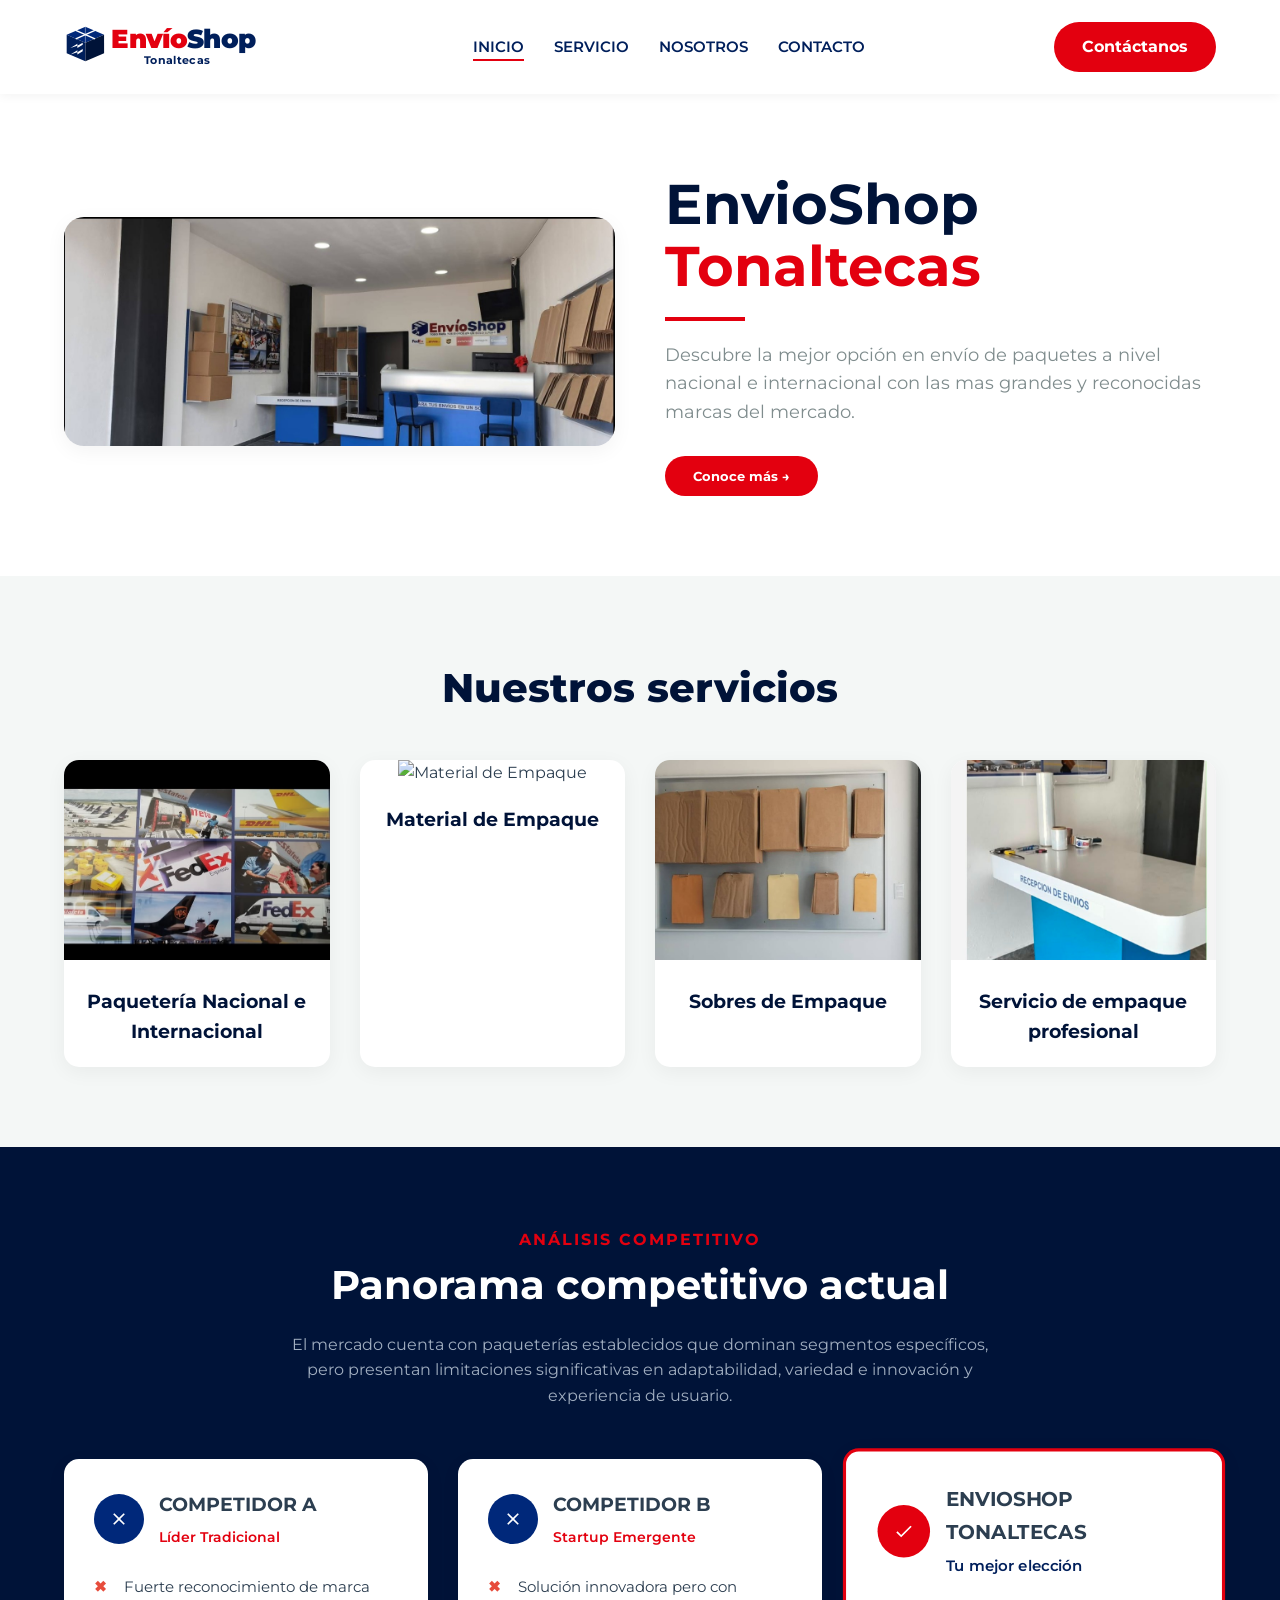
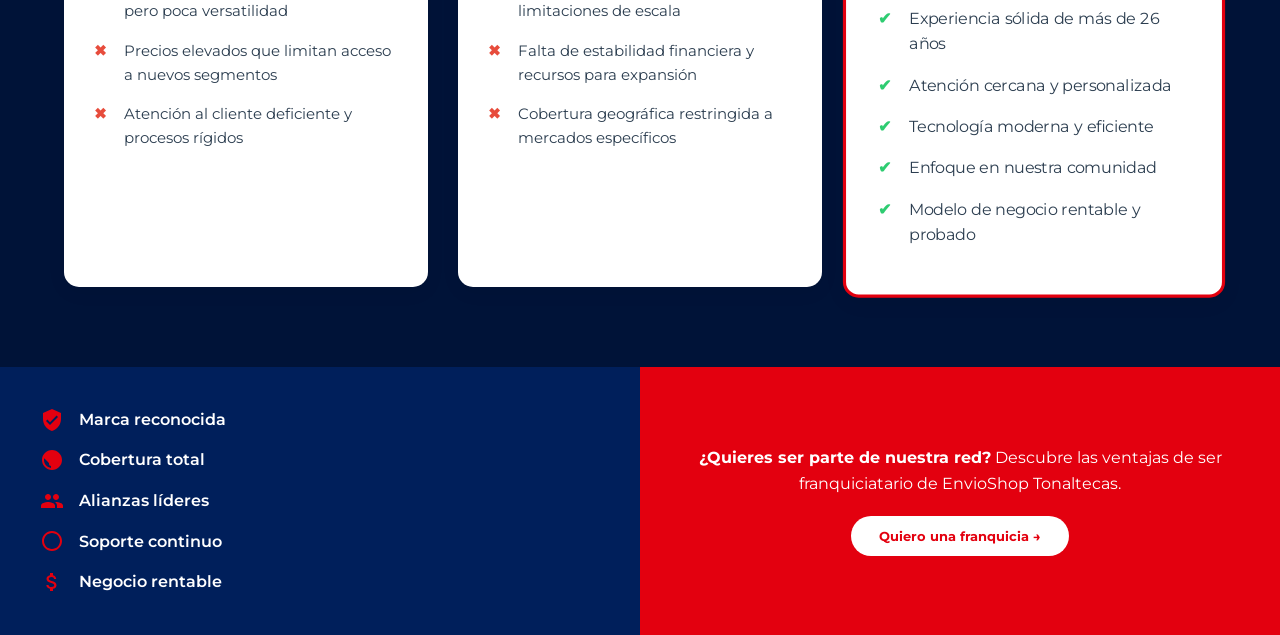
==== index.html @ 75206ab3 "Add files via upload" ====
<!DOCTYPE html>
<html lang="es">
<head>
    <meta charset="UTF-8">
    <meta name="viewport" content="width=device-width, initial-scale=1.0">
    <title>EnvioShop Tonaltecas - Inicio</title>
    <link href="https://fonts.googleapis.com/css2?family=Montserrat:wght@400;500;600;700;800&display=swap" rel="stylesheet">
    <link rel="stylesheet" href="style.css">
</head>
<body>

    <header class="navbar">
        <a href="index.html" class="logo">
            <svg xmlns="http://www.w3.org/2000/svg" viewBox="0 0 350 90" width="220" height="auto">
                <g transform="translate(0, 10) scale(0.85)">
                    <polygon points="40,10 75,25 40,40 5,25" fill="#00287a"/>
                    <polygon points="5,25 40,40 40,75 5,60" fill="#001f5b"/>
                    <polygon points="40,40 75,25 75,60 40,75" fill="#001338"/>
                    <line x1="22" y1="17" x2="58" y2="33" stroke="#ffffff" stroke-width="2.5"/>
                    <line x1="58" y1="17" x2="22" y2="33" stroke="#ffffff" stroke-width="2.5"/>
                    <line x1="40" y1="10" x2="40" y2="40" stroke="#ffffff" stroke-width="1.5" opacity="0.5"/>
                    <path d="M 12,50 L 25,42 L 25,46 L 35,40 L 35,44 L 25,50 L 25,46 Z" fill="#ffffff"/>
                    <path d="M 12,62 L 25,54 L 25,58 L 35,52 L 35,56 L 25,62 L 25,58 Z" fill="#ffffff"/>
                </g>
                <text x="75" y="52" font-family="'Montserrat', sans-serif" font-size="42" font-weight="900" letter-spacing="-1">
                    <tspan fill="#e3000f">Envío</tspan><tspan fill="#001f5b">Shop</tspan>
                </text>
                <text x="180" y="78" font-family="'Montserrat', sans-serif" font-size="18" font-weight="bold" fill="#001f5b" text-anchor="middle" letter-spacing="0.5">
                    Tonaltecas
                </text>
            </svg>
        </a>
        <nav>
            <ul>
                <li><a href="index.html" class="active">Inicio</a></li>
                <li><a href="servicios.html">Servicio</a></li>
                <li><a href="nosotros.html">Nosotros</a></li>
                <li><a href="contacto.html">Contacto</a></li>
            </ul>
        </nav>
        <a href="https://wa.me/523334692544?text=Hola,%20me%20interesa%20conocer%20m%C3%A1s%20sobre%20sus%20servicios%20de%20EnvíoShop." target="_blank" rel="noopener noreferrer" class="btn-contact">Contáctanos</a>
    </header>

    <section class="hero">
        <div class="hero-left">
            <img src="imagen 1.jpeg" alt="Sucursal EnvioShop Tonaltecas">
        </div>
        <div class="hero-right">
            <h1>EnvioShop<br><span>Tonaltecas</span></h1>
            <hr class="divider">
            <p>Descubre la mejor opción en envío de paquetes a nivel nacional e internacional con las mas grandes y reconocidas marcas del mercado.</p>
            <button class="btn-primary">Conoce más &rarr;</button>
        </div>
    </section>

    <section class="nuestros-servicios">
        <h2 class="titulo-seccion">Nuestros servicios</h2>
        <div class="servicios-grid-inicio">
            <div class="servicio-tarjeta">
                <div class="servicio-img-container">
                    <img src="Paquetería Nacional e Internacional.jpeg" alt="Paquetería Nacional e Internacional">
                </div>
                <div class="servicio-titulo">
                    <h3>Paquetería Nacional e<br>Internacional</h3>
                </div>
            </div>
            <div class="servicio-tarjeta">
                <div class="servicio-img-container">
                    <img src="Material de Empaque.jpeg" alt="Material de Empaque">
                </div>
                <div class="servicio-titulo">
                    <h3>Material de Empaque</h3>
                </div>
            </div>
            <div class="servicio-tarjeta">
                <div class="servicio-img-container">
                    <img src="sobres.jpeg" alt="Sobres de Empaque">
                </div>
                <div class="servicio-titulo">
                    <h3>Sobres de Empaque</h3>
                </div>
            </div>
            <div class="servicio-tarjeta">
                <div class="servicio-img-container">
                    <img src="Servicios de empaque profesional.jpeg" alt="Servicio de empaque profesional">
                </div>
                <div class="servicio-titulo">
                    <h3>Servicio de empaque<br>profesional</h3>
                </div>
            </div>
        </div>
    </section>

    <section class="analisis-competitivo">
        <div class="analisis-header">
            <h2 class="section-title">ANÁLISIS COMPETITIVO</h2>
            <h3 class="section-subtitle">Panorama competitivo actual</h3>
            <p class="section-desc">El mercado cuenta con paqueterías establecidos que dominan segmentos específicos, pero presentan limitaciones significativas en adaptabilidad, variedad e innovación y experiencia de usuario.</p>
        </div>
        
        <div class="cards-container">
            <div class="card competitor-card">
                <div class="card-header">
                    <div class="icon-circle dark-blue"><svg viewBox="0 0 24 24" width="20" height="20" fill="#fff"><path d="M19 6.41L17.59 5 12 10.59 6.41 5 5 6.41 10.59 12 5 17.59 6.41 19 12 13.41 17.59 19 19 17.59 13.41 12 19 6.41z"/></svg></div>
                    <div>
                        <h4>COMPETIDOR A</h4>
                        <span class="red-text">Líder Tradicional</span>
                    </div>
                </div>
                <ul class="cross-list">
                    <li>Fuerte reconocimiento de marca pero poca versatilidad</li>
                    <li>Precios elevados que limitan acceso a nuevos segmentos</li>
                    <li>Atención al cliente deficiente y procesos rígidos</li>
                </ul>
            </div>

            <div class="card competitor-card">
                <div class="card-header">
                    <div class="icon-circle dark-blue"><svg viewBox="0 0 24 24" width="20" height="20" fill="#fff"><path d="M19 6.41L17.59 5 12 10.59 6.41 5 5 6.41 10.59 12 5 17.59 6.41 19 12 13.41 17.59 19 19 17.59 13.41 12 19 6.41z"/></svg></div>
                    <div>
                        <h4>COMPETIDOR B</h4>
                        <span class="red-text">Startup Emergente</span>
                    </div>
                </div>
                <ul class="cross-list">
                    <li>Solución innovadora pero con limitaciones de escala</li>
                    <li>Falta de estabilidad financiera y recursos para expansión</li>
                    <li>Cobertura geográfica restringida a mercados específicos</li>
                </ul>
            </div>

            <div class="card envioshop-card">
                <div class="card-header">
                    <div class="icon-circle red"><svg viewBox="0 0 24 24" width="20" height="20" fill="#fff"><path d="M9 16.17L4.83 12l-1.42 1.41L9 19 21 7l-1.41-1.41L9 16.17z"/></svg></div>
                    <div>
                        <h4>ENVIOSHOP<br>TONALTECAS</h4>
                        <span class="blue-text">Tu mejor elección</span>
                    </div>
                </div>
                <ul class="check-list">
                    <li>Experiencia sólida de más de 26 años</li>
                    <li>Atención cercana y personalizada</li>
                    <li>Tecnología moderna y eficiente</li>
                    <li>Enfoque en nuestra comunidad</li>
                    <li>Modelo de negocio rentable y probado</li>
                </ul>
            </div>
        </div>
    </section>

    <section class="banners">
        <div class="blue-banner">
            <div class="benefit"><svg viewBox="0 0 24 24" width="24" height="24" fill="#e3000f"><path d="M12 1L3 5v6c0 5.55 3.84 10.74 9 12 5.16-1.26 9-6.45 9-12V5l-9-4zm-2 16l-4-4 1.41-1.41L10 14.17l6.59-6.59L18 9l-8 8z"/></svg> Marca reconocida</div>
            <div class="benefit"><svg viewBox="0 0 24 24" width="24" height="24" fill="#e3000f"><path d="M12 2C6.48 2 2 6.48 2 12s4.48 10 10 10 10-4.48 10-10S17.52 2 12 2zm-1 17.93c-3.95-.49-7-3.85-7-7.93 0-.62.08-1.21.21-1.79L9 15v1c0 1.1.9 2 2 2v1.93z"/></svg> Cobertura total</div>
            <div class="benefit"><svg viewBox="0 0 24 24" width="24" height="24" fill="#e3000f"><path d="M16 11c1.66 0 2.99-1.34 2.99-3S17.66 5 16 5c-1.66 0-3 1.34-3 3s1.34 3 3 3zm-8 0c1.66 0 2.99-1.34 2.99-3S9.66 5 8 5C6.34 5 5 6.34 5 8s1.34 3 3 3zm0 2c-2.33 0-7 1.17-7 3.5V19h14v-2.5c0-2.33-4.67-3.5-7-3.5zm8 0c-.29 0-.62.02-.97.05 1.16.84 1.97 1.97 1.97 3.45V19h6v-2.5c0-2.33-4.67-3.5-7-3.5z"/></svg> Alianzas líderes</div>
            <div class="benefit"><svg viewBox="0 0 24 24" width="24" height="24" fill="#e3000f"><path d="M11.99 2C6.47 2 2 6.48 2 12s4.47 10 9.99 10C17.52 22 22 17.52 22 12S17.52 2 11.99 2zM12 20c-4.42 0-8-3.58-8-8s3.58-8 8-8 8 3.58 8 8-3.58 8-8 8z"/></svg> Soporte continuo</div>
            <div class="benefit"><svg viewBox="0 0 24 24" width="24" height="24" fill="#e3000f"><path d="M11.8 10.9c-2.27-.59-3-1.2-3-2.15 0-1.09 1.01-1.85 2.7-1.85 1.78 0 2.44.85 2.5 2.1h2.21c-.07-1.72-1.12-3.3-3.21-3.81V3h-3v2.16c-1.94.42-3.5 1.68-3.5 3.61 0 2.31 1.91 3.46 4.7 4.13 2.5.6 3 1.48 3 2.41 0 .69-.49 1.79-2.7 1.79-2.06 0-2.87-.92-2.98-2.1h-2.2c.12 2.19 1.76 3.42 3.68 3.83V21h3v-2.15c1.95-.37 3.5-1.5 3.5-3.55 0-2.84-2.43-3.81-4.7-4.4z"/></svg> Negocio rentable</div>
        </div>
        <div class="red-banner">
            <p><strong>¿Quieres ser parte de nuestra red?</strong> Descubre las ventajas de ser franquiciatario de EnvioShop Tonaltecas.</p>
            <button class="btn-white">Quiero una franquicia &rarr;</button>
        </div>
    </section>

</body>
</html>
---- style.css ----
/* ================= VARIABLES ================= */
:root {
    --azul-oscuro: #001338;
    --azul-principal: #001f5b;
    --azul-claro: #00287a;
    --rojo-envioshop: #e3000f;
    --gris-fondo: #f4f7f6;
    --texto-oscuro: #2c3e50;
    --texto-claro: #7f8c8d;
    --blanco: #ffffff;
    --sombra: 0 5px 20px rgba(0,0,0,0.05);
    --sombra-hover: 0 15px 30px rgba(0,0,0,0.1);
}

/* ================= GENERAL ================= */
* {
    margin: 0;
    padding: 0;
    box-sizing: border-box;
    font-family: 'Montserrat', sans-serif;
}

body {
    background-color: var(--gris-fondo);
    color: var(--texto-oscuro);
    line-height: 1.6;
}

a { text-decoration: none; transition: 0.3s ease; }
ul { list-style: none; }

.titulo-seccion {
    color: var(--azul-oscuro);
    font-size: 2.5rem;
    font-weight: 800;
    margin-bottom: 20px;
}
.titulo-seccion.central { text-align: center; }

/* ================= HEADER / NAVEGACIÓN ================= */
.navbar {
    display: flex;
    justify-content: space-between;
    align-items: center;
    padding: 15px 5%;
    background-color: var(--blanco);
    box-shadow: 0 2px 10px rgba(0,0,0,0.05);
    position: sticky;
    top: 0;
    z-index: 1000;
}

nav ul { display: flex; gap: 30px; }
nav ul li a {
    color: var(--azul-principal);
    font-weight: 600;
    font-size: 15px;
    text-transform: uppercase;
    position: relative;
}
nav ul li a::after {
    content: ''; position: absolute; width: 0; height: 2px;
    bottom: -5px; left: 0; background-color: var(--rojo-envioshop); transition: 0.3s;
}
nav ul li a:hover::after, nav ul li a.active::after { width: 100%; }

/* Botones */
.btn-contact, .btn-primary, .btn-white {
    background-color: var(--rojo-envioshop);
    color: var(--blanco);
    border: none;
    padding: 12px 28px;
    border-radius: 25px;
    font-weight: 700;
    cursor: pointer;
    transition: 0.3s;
}
.btn-contact:hover, .btn-primary:hover { background-color: #c2000c; transform: translateY(-2px); }
.btn-white { background: var(--blanco); color: var(--rojo-envioshop); }
.btn-white:hover { background: #f0f0f0; }

/* ================= INICIO (INDEX) ================= */
.hero, .nosotros-hero {
    display: grid;
    grid-template-columns: 1fr 1fr;
    align-items: center;
    gap: 50px;
    padding: 80px 5%;
    background: var(--blanco);
}
.hero-left img, .nosotros-hero-right img {
    width: 100%;
    border-radius: 20px;
    box-shadow: var(--sombra);
}
.hero-right h1, .nosotros-hero-left h1 {
    font-size: 3.5rem;
    color: var(--azul-oscuro);
    line-height: 1.1;
    margin-bottom: 20px;
}
.hero-right h1 span, .nosotros-hero-left h1 span { color: var(--rojo-envioshop); }
.divider { width: 80px; height: 4px; background: var(--rojo-envioshop); border: none; margin-bottom: 20px; }
.hero-right p, .nosotros-hero-left p { font-size: 1.1rem; color: var(--texto-claro); margin-bottom: 30px; }

/* Grid de Servicios Index */
.nuestros-servicios { padding: 80px 5%; text-align: center; }
.servicios-grid-inicio {
    display: grid;
    grid-template-columns: repeat(auto-fit, minmax(250px, 1fr));
    gap: 30px;
    margin-top: 40px;
}
.servicio-tarjeta {
    background: var(--blanco);
    border-radius: 15px;
    overflow: hidden;
    box-shadow: var(--sombra);
    transition: 0.3s;
}
.servicio-tarjeta:hover { transform: translateY(-10px); box-shadow: var(--sombra-hover); }
.servicio-img-container img { width: 100%; height: 200px; object-fit: cover; }
.servicio-titulo { padding: 20px; color: var(--azul-oscuro); font-weight: 700; }

/* Análisis Competitivo */
.analisis-competitivo { padding: 80px 5%; background: var(--azul-oscuro); color: var(--blanco); }
.analisis-header { text-align: center; margin-bottom: 50px; }
.section-title { color: var(--rojo-envioshop); font-size: 1rem; letter-spacing: 2px; }
.section-subtitle { font-size: 2.5rem; margin-bottom: 15px; }
.section-desc { max-width: 700px; margin: 0 auto; color: #a0aec0; }

.cards-container { display: grid; grid-template-columns: repeat(auto-fit, minmax(300px, 1fr)); gap: 30px; }
.card { background: var(--blanco); border-radius: 15px; padding: 30px; color: var(--texto-oscuro); box-shadow: var(--sombra); }
.card-header { display: flex; align-items: center; gap: 15px; margin-bottom: 25px; }
.icon-circle { width: 50px; height: 50px; border-radius: 50%; display: flex; justify-content: center; align-items: center; }
.icon-circle.dark-blue { background: var(--azul-claro); }
.icon-circle.red { background: var(--rojo-envioshop); }
.card-header h4 { font-size: 1.2rem; margin-bottom: 5px; }
.red-text { color: var(--rojo-envioshop); font-weight: 600; font-size: 0.9rem; }
.blue-text { color: var(--azul-principal); font-weight: 600; font-size: 0.9rem; }
.cross-list li, .check-list li { margin-bottom: 15px; padding-left: 30px; position: relative; font-size: 0.95rem; }
.cross-list li::before { content: '✖'; position: absolute; left: 0; color: #e74c3c; font-weight: bold; }
.check-list li::before { content: '✔'; position: absolute; left: 0; color: #2ecc71; font-weight: bold; }
.envioshop-card { border: 3px solid var(--rojo-envioshop); transform: scale(1.05); }

/* Banners */
.banners { display: flex; flex-wrap: wrap; }
.blue-banner { background: var(--azul-principal); color: var(--blanco); flex: 1; min-width: 300px; padding: 40px; display: grid; gap: 15px; }
.benefit { display: flex; align-items: center; gap: 15px; font-weight: 600; }
.red-banner { background: var(--rojo-envioshop); color: var(--blanco); flex: 1; min-width: 300px; padding: 60px 40px; text-align: center; display: flex; flex-direction: column; justify-content: center; align-items: center; gap: 20px; }

/* ================= NOSOTROS ================= */
.idea-revolucionaria-split { display: grid; grid-template-columns: 1fr 1fr; }
.split-left { background: var(--azul-oscuro); color: var(--blanco); padding: 80px 5%; }
.split-right { background: url('cajas-profesional.png') center/cover; min-height: 400px; }
.split-left h2 { color: var(--rojo-envioshop); font-size: 2.5rem; margin-bottom: 20px; }
.intro-text { font-size: 1.1rem; margin-bottom: 40px; color: #cbd5e1; }
.dark-card { background: rgba(255,255,255,0.05); padding: 25px; border-radius: 10px; margin-bottom: 20px; border-left: 4px solid var(--rojo-envioshop); }
.dark-card h4 { font-size: 1.2rem; margin-bottom: 10px; }

/* Modelo Negocio */
.modelo-negocio { padding: 80px 5%; background: var(--blanco); }
.modelo-container { display: flex; align-items: center; justify-content: space-between; flex-wrap: wrap; gap: 40px; margin-top: 50px; }
.modelo-columna { flex: 1; min-width: 250px; }
.modelo-item { margin-bottom: 30px; }
.modelo-item h3 { color: var(--azul-principal); margin-bottom: 15px; font-size: 1.3rem; }
.modelo-item ul li { margin-bottom: 10px; position: relative; padding-left: 20px; color: var(--texto-claro); }
.modelo-item ul li::before { content: '•'; color: var(--rojo-envioshop); font-size: 1.5rem; position: absolute; left: 0; top: -5px; }

.modelo-centro { flex: 1; display: flex; justify-content: center; }
.circulo-grafico { width: 250px; height: 250px; background: var(--azul-principal); border-radius: 50%; position: relative; display: flex; flex-wrap: wrap; padding: 20px; animation: rotar 20s linear infinite; }
.cuadrante { width: 50%; height: 50%; display: flex; justify-content: center; align-items: center; }
.circulo-interno { position: absolute; top: 50%; left: 50%; transform: translate(-50%, -50%); width: 100px; height: 100px; background: var(--rojo-envioshop); border-radius: 50%; border: 5px solid var(--blanco); }
@keyframes rotar { 100% { transform: rotate(360deg); } }

/* Equipo */
.equipo-fundador { padding: 80px 5%; }
.equipo-descripcion { text-align: center; max-width: 700px; margin: 0 auto 50px; color: var(--texto-claro); }
.equipo-grid { display: grid; grid-template-columns: repeat(auto-fit, minmax(280px, 1fr)); gap: 40px; }
.equipo-miembro { background: var(--blanco); padding: 30px; border-radius: 20px; text-align: center; box-shadow: var(--sombra); transition: 0.3s; }
.equipo-miembro:hover { transform: translateY(-10px); }
.miembro-foto img { width: 150px; height: 150px; border-radius: 50%; object-fit: cover; margin-bottom: 20px; border: 5px solid var(--gris-fondo); }
.equipo-miembro h3 { color: var(--azul-oscuro); font-size: 1.3rem; }
.cargo { display: inline-block; color: var(--rojo-envioshop); font-weight: 700; margin: 10px 0; font-size: 0.9rem; letter-spacing: 1px; }

/* ================= SERVICIOS ================= */
.servicios-hero-header { background: var(--azul-oscuro); color: var(--blanco); padding: 100px 5%; text-align: center; }
.servicios-hero-header h1 { font-size: 3rem; margin-bottom: 20px; }
.servicios-hero-header span { color: var(--rojo-envioshop); }
.servicios-hero-header p { max-width: 600px; margin: 0 auto; font-size: 1.1rem; color: #cbd5e1; }

.por-que-envioshop { display: grid; grid-template-columns: 1fr 1fr; gap: 50px; padding: 80px 5%; align-items: center; }
.texto-por-que h2 { color: var(--azul-oscuro); font-size: 2.2rem; margin-bottom: 20px; }
.imagen-por-que img { width: 100%; border-radius: 20px; box-shadow: var(--sombra); }

.seccion-grid-servicios { padding: 0 5% 80px; }
.servicios-grid { display: grid; grid-template-columns: repeat(auto-fit, minmax(300px, 1fr)); gap: 30px; }
.servicio-card { background: var(--blanco); padding: 40px 30px; border-radius: 15px; box-shadow: var(--sombra); text-align: center; transition: 0.3s; border-bottom: 4px solid transparent; }
.servicio-card:hover { transform: translateY(-10px); box-shadow: var(--sombra-hover); border-color: var(--azul-principal); }
.card-destacada { border-color: var(--rojo-envioshop); }
.servicio-icono { width: 70px; height: 70px; background: rgba(0, 31, 91, 0.05); border-radius: 50%; display: flex; justify-content: center; align-items: center; margin: 0 auto 20px; }
.servicio-icono svg { width: 35px; height: 35px; fill: var(--azul-principal); }
.card-destacada .servicio-icono { background: rgba(227, 0, 15, 0.1); }
.card-destacada .servicio-icono svg { fill: var(--rojo-envioshop); }
.servicio-card h3 { color: var(--azul-oscuro); margin-bottom: 15px; font-size: 1.3rem; }

/* ================= CONTACTO (Mantenido de tu versión) ================= */
.contacto-seccion { padding: 80px 5%; max-width: 1300px; margin: 0 auto; }
.contacto-header { text-align: center; margin-bottom: 60px; }
.contacto-header h1 { color: var(--azul-oscuro); font-size: 2.5rem; font-weight: 800; margin-bottom: 15px; }
.contacto-header h1 span { color: var(--rojo-envioshop); }
.contacto-header p { color: var(--texto-claro); font-size: 1.1rem; max-width: 600px; margin: 0 auto; }
.contacto-contenedor { display: grid; grid-template-columns: 1fr 1.2fr; gap: 50px; align-items: start; }
.info-ubicacion { background: var(--blanco); padding: 30px; border-radius: 15px; box-shadow: var(--sombra); margin-bottom: 30px; border-left: 5px solid var(--azul-principal); }
.info-ubicacion h3 { display: flex; align-items: center; gap: 10px; color: var(--azul-principal); margin-bottom: 15px; font-size: 1.3rem; }
.info-ubicacion .plaza { font-weight: 700; color: var(--rojo-envioshop); font-size: 0.9rem; }
.contacto-grafico img { width: 100%; border-radius: 15px; box-shadow: var(--sombra); }
.info-caja { background: var(--blanco); padding: 30px; border-radius: 15px; margin-bottom: 20px; box-shadow: var(--sombra); transition: 0.3s; display: flex; gap: 20px; }
.info-caja:hover { transform: translateY(-5px); box-shadow: var(--sombra-hover); }
.caja-icono { background: rgba(0, 31, 91, 0.05); padding: 15px; border-radius: 12px; display: flex; align-items: center; }
.caja-icono svg { width: 28px; height: 28px; fill: var(--azul-principal); }
.caja-contenido h4 { color: var(--azul-oscuro); font-size: 1.1rem; }
.caja-contenido .dato-principal { font-size: 1.4rem; font-weight: 700; color: var(--rojo-envioshop); margin-bottom: 5px; }
.btn-whatsapp-container { margin-top: 30px; }
.btn-whatsapp { display: flex; align-items: center; justify-content: center; gap: 12px; background: #25D366; color: var(--blanco); padding: 18px; border-radius: 10px; font-weight: 700; font-size: 1.1rem; }
.btn-whatsapp:hover { background: #128C7E; transform: scale(1.02); }
.btn-whatsapp svg { width: 25px; fill: var(--blanco); }

/* ================= RESPONSIVO ================= */
@media (max-width: 900px) {
    .hero, .nosotros-hero, .idea-revolucionaria-split, .por-que-envioshop, .contacto-contenedor { grid-template-columns: 1fr; text-align: center; }
    nav ul { display: none; }
    .envioshop-card { transform: scale(1); }
    .info-caja { flex-direction: column; align-items: center; text-align: center; }
}

/* ================= SECCIÓN MARCAS ALIADAS ================= */
.marcas-aliadas {
    background-color: var(--blanco);
    padding: 60px 5%;
    text-align: center;
    box-shadow: 0 4px 15px rgba(0,0,0,0.03);
    position: relative;
    z-index: 2;
}

.titulo-marcas {
    color: var(--azul-principal);
    font-size: 2.2rem;
    font-weight: 700;
    margin-bottom: 40px;
}

.logos-paqueterias {
    display: flex;
    flex-wrap: wrap;
    justify-content: center;
    align-items: center;
    gap: 40px;
    max-width: 1200px;
    margin: 0 auto;
}

.logos-paqueterias img {
    height: 45px;          /* Altura uniforme para todos los logos */
    max-width: 160px;      /* Ancho máximo para que no se deformen */
    object-fit: contain;   /* Mantiene la proporción de la imagen */
    transition: transform 0.3s ease, filter 0.3s ease;
}

/* Efecto al pasar el mouse por encima del logo */
.logos-paqueterias img:hover {
    transform: scale(1.1);
}

/* Ajuste para pantallas pequeñas (móviles) */
@media (max-width: 768px) {
    .titulo-marcas {
        font-size: 1.5rem;
    }
    .logos-paqueterias {
        gap: 25px;
    }
    .logos-paqueterias img {
        height: 35px;
    }
}
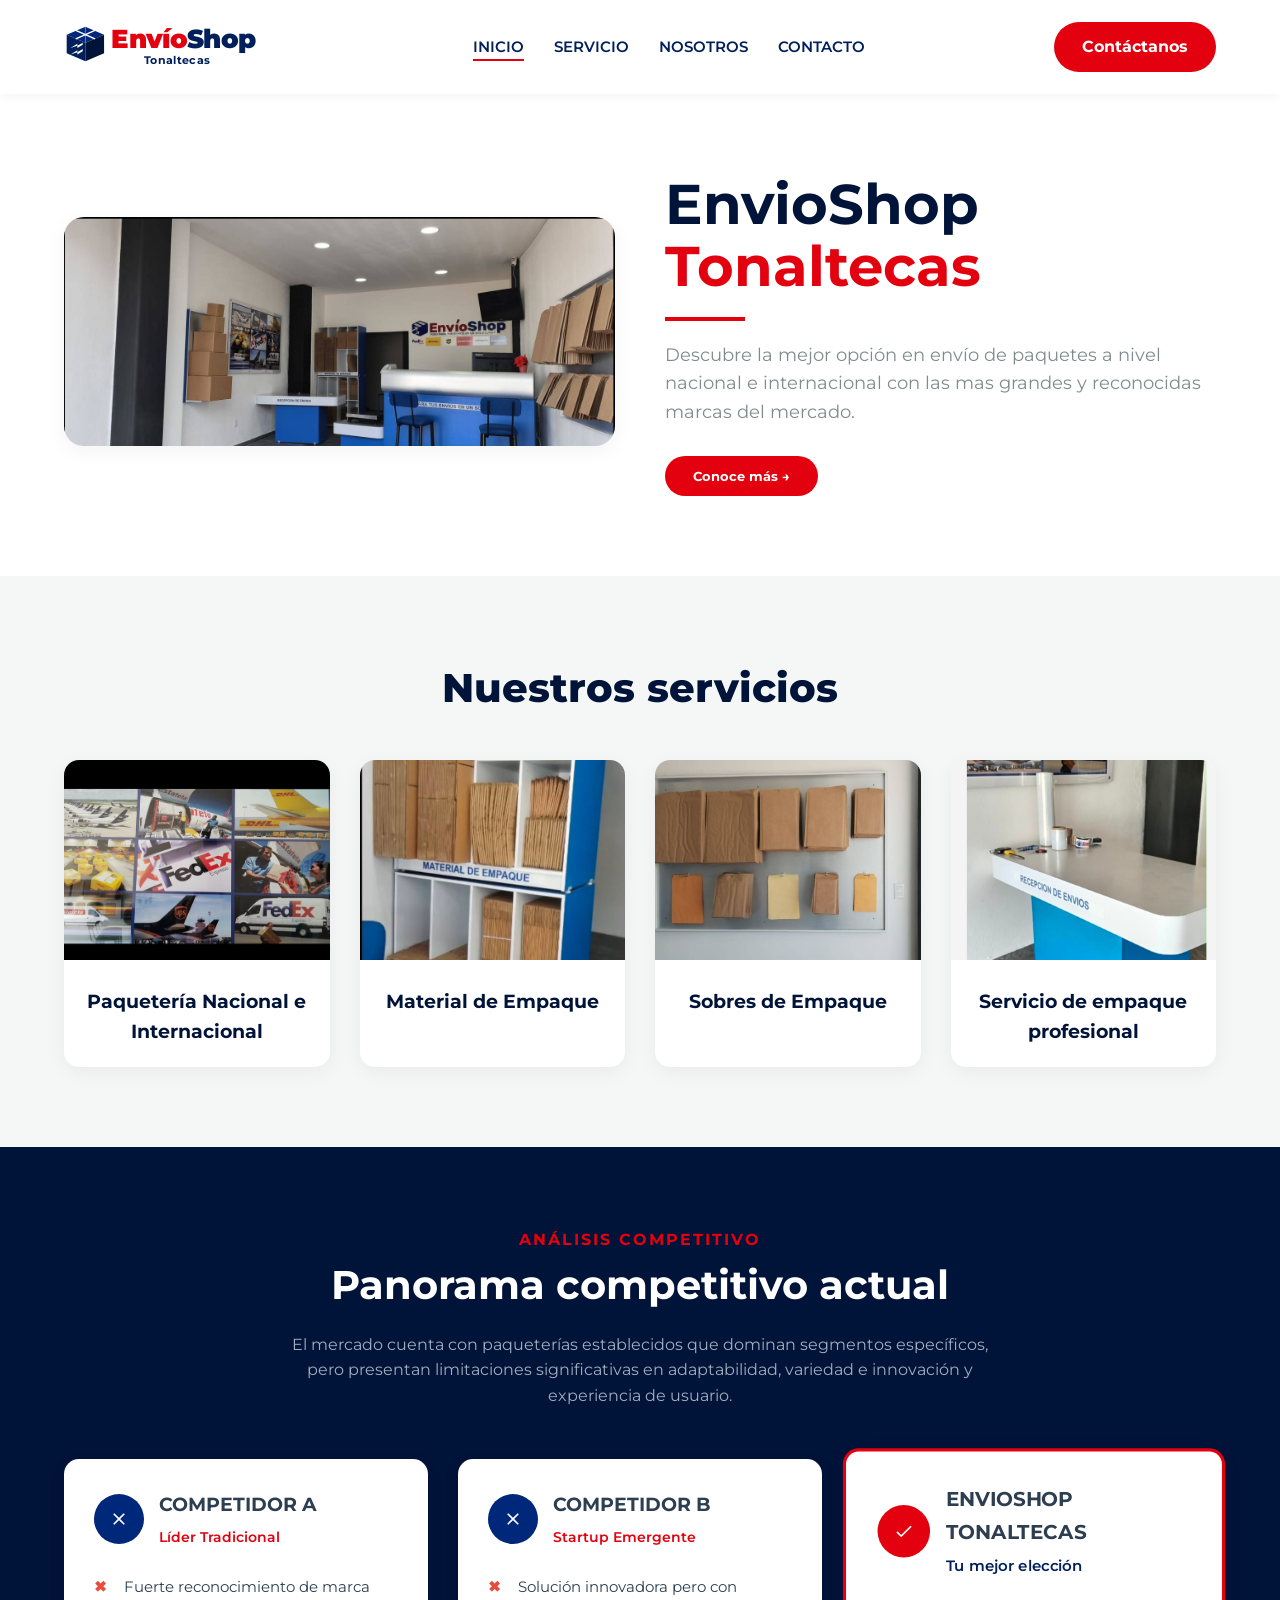
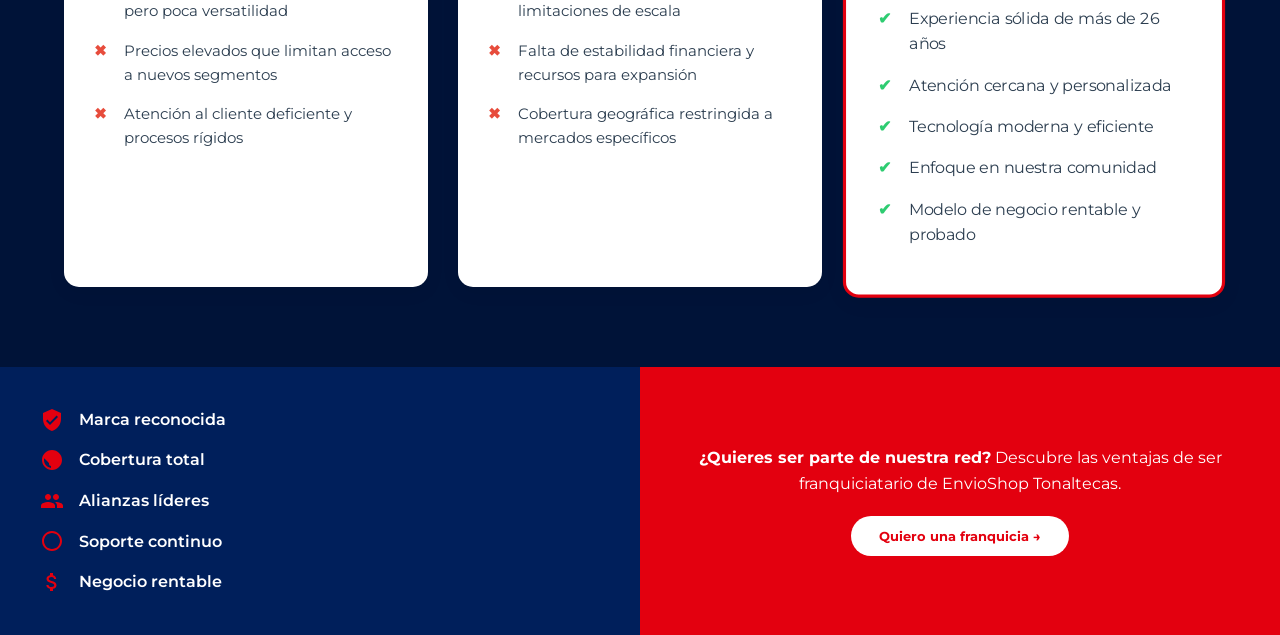
==== commit afc81b7a: "index.html" ====
--- a/index.html
+++ b/index.html
@@ -66,7 +66,7 @@
             </div>
             <div class="servicio-tarjeta">
                 <div class="servicio-img-container">
-                    <img src="Material de Empaque.jpeg" alt="Material de Empaque">
+                    <img src="Material de empaque.jpeg" alt="Material de Empaque">
                 </div>
                 <div class="servicio-titulo">
                     <h3>Material de Empaque</h3>
@@ -163,4 +163,4 @@
     </section>
 
 </body>
-</html>+</html>
--- a/style.css
+++ b/style.css
@@ -284,4 +284,68 @@
     .logos-paqueterias img {
         height: 35px;
     }
-}+}
+
+
+
+@media screen and (max-width: 768px) {
+    
+    /* --- Ajuste Global de la Barra de Navegación --- */
+    .navbar {
+        display: flex;
+        flex-direction: column; /* Apila el Logo, el Menú y el Botón uno debajo del otro */
+        align-items: center;    /* Centra todos los elementos */
+        justify-content: center;
+        width: 100%;            /* Fuerza a que ocupe todo el ancho del celular */
+        box-sizing: border-box; /* Evita que el padding rompa el ancho */
+        padding: 15px 10px;     /* Reduce el espacio para que quepa bien en pantallas chicas */
+        gap: 15px;              /* Espacio de separación entre logo, menú y botón */
+    }
+    
+    /* --- Ajuste del Logo (SVG) --- */
+    .navbar .logo {
+        display: block;
+        max-width: 100%;       /* Evita que el logo sea más grande que la pantalla */
+        text-align: center;
+    }
+    
+    .navbar .logo svg {
+        width: 180px;          /* Reducimos un poco el tamaño del logo en celular para ganar espacio */
+        height: auto;
+    }
+
+    /* --- Ajuste del Menú de Enlaces (Inicio, Servicio, etc.) --- */
+    .navbar nav {
+        display: block !important; /* Fuerza a que el contenedor del menú sea visible */
+        width: 100%;
+    }
+
+    .navbar nav ul {
+        display: flex !important;  /* Fuerza a que la lista se muestre */
+        flex-direction: row;       /* Los mantiene de lado a lado (horizontal) */
+        flex-wrap: wrap;           /* Si no caben, los pasa a la siguiente línea automáticamente */
+        justify-content: center;   /* Centra los enlaces */
+        align-items: center;
+        padding: 0;
+        margin: 0;
+        gap: 12px;                 /* Espacio entre cada palabra (Inicio, Servicio, etc.) */
+        list-style: none;
+    }
+
+    .navbar nav ul li a {
+        font-size: 14px;           /* Reduce ligeramente el texto para que quepa en una sola fila */
+        display: inline-block;
+        padding: 5px 2px;
+    }
+
+    /* --- Ajuste del Botón Contáctanos --- */
+    .btn-contact {
+        display: inline-block;
+        width: auto;               /* Deja que el botón mantenga su tamaño óptimo */
+        padding: 10px 20px;
+        font-size: 14px;
+        text-align: center;
+    }
+
+    /* ... (El resto de tu código de .hero, .servicios-grid-inicio, etc., se queda igual abajo) ... */
+}
